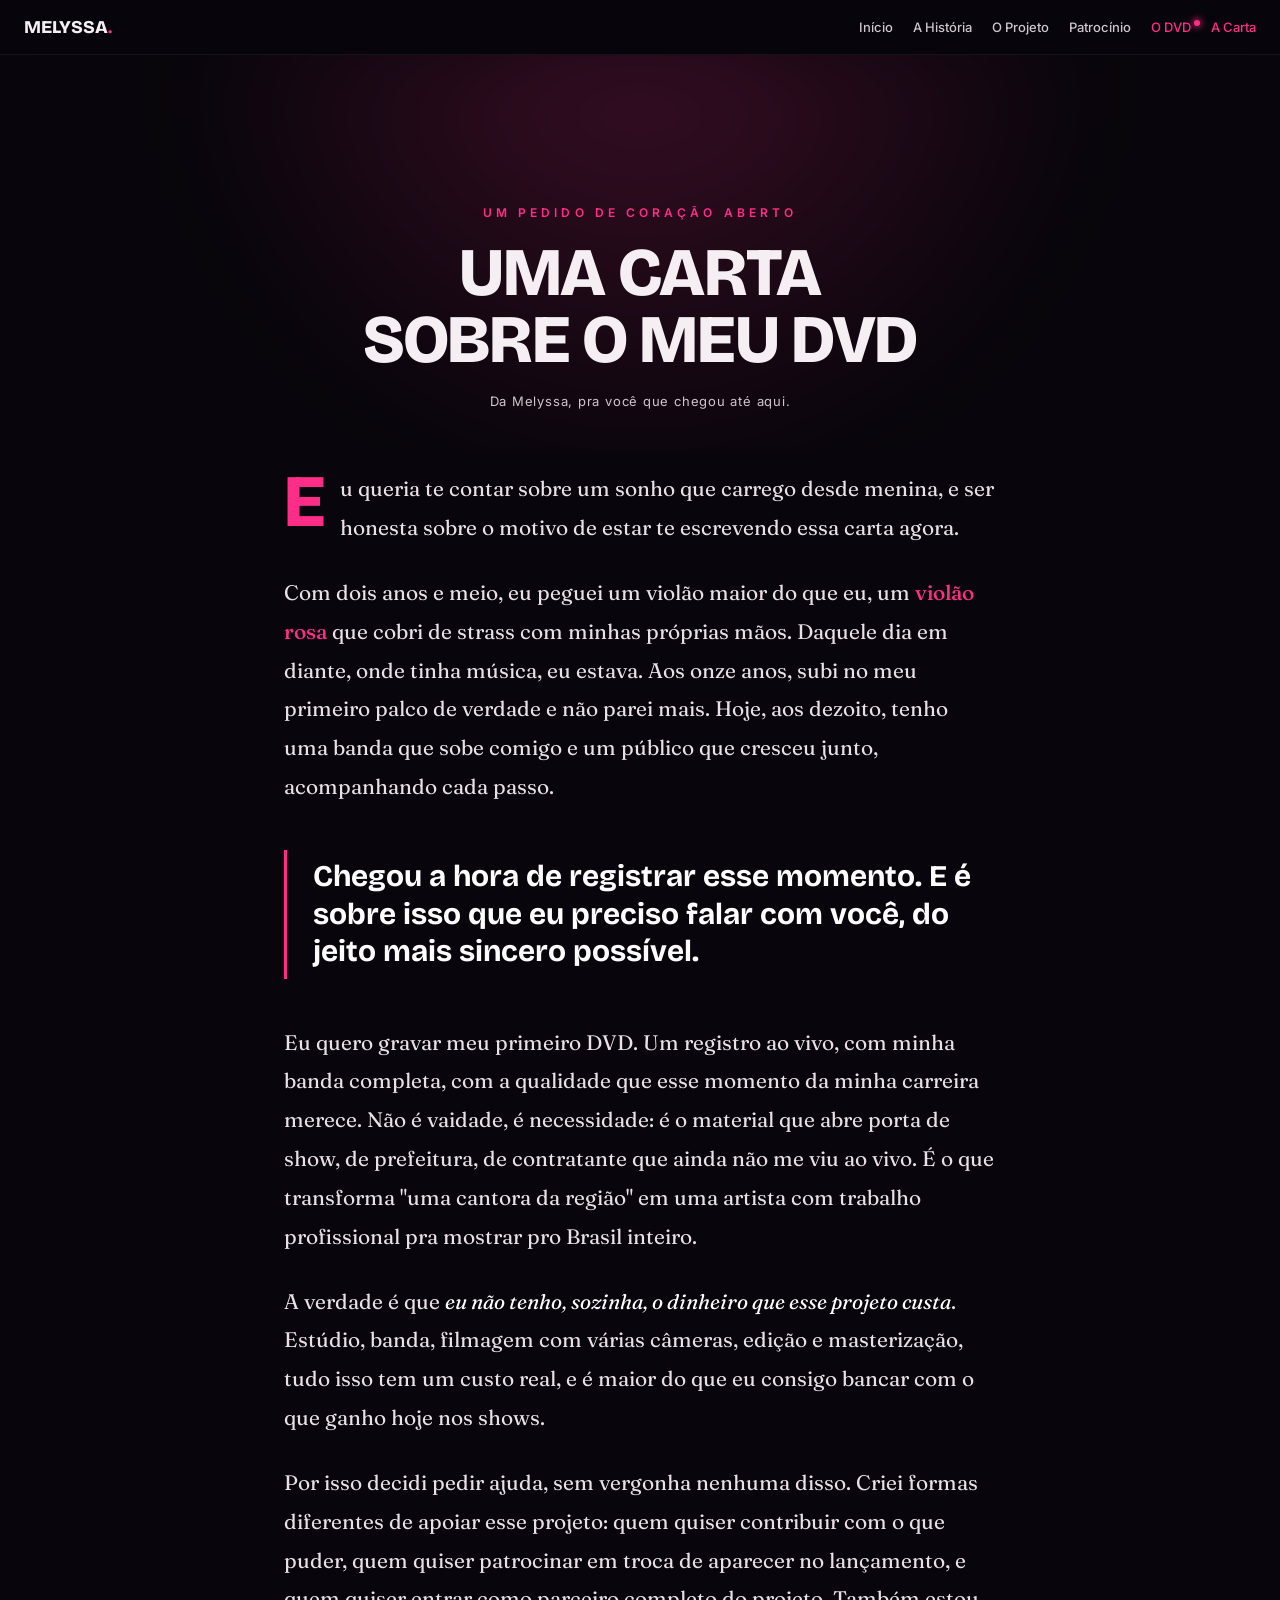
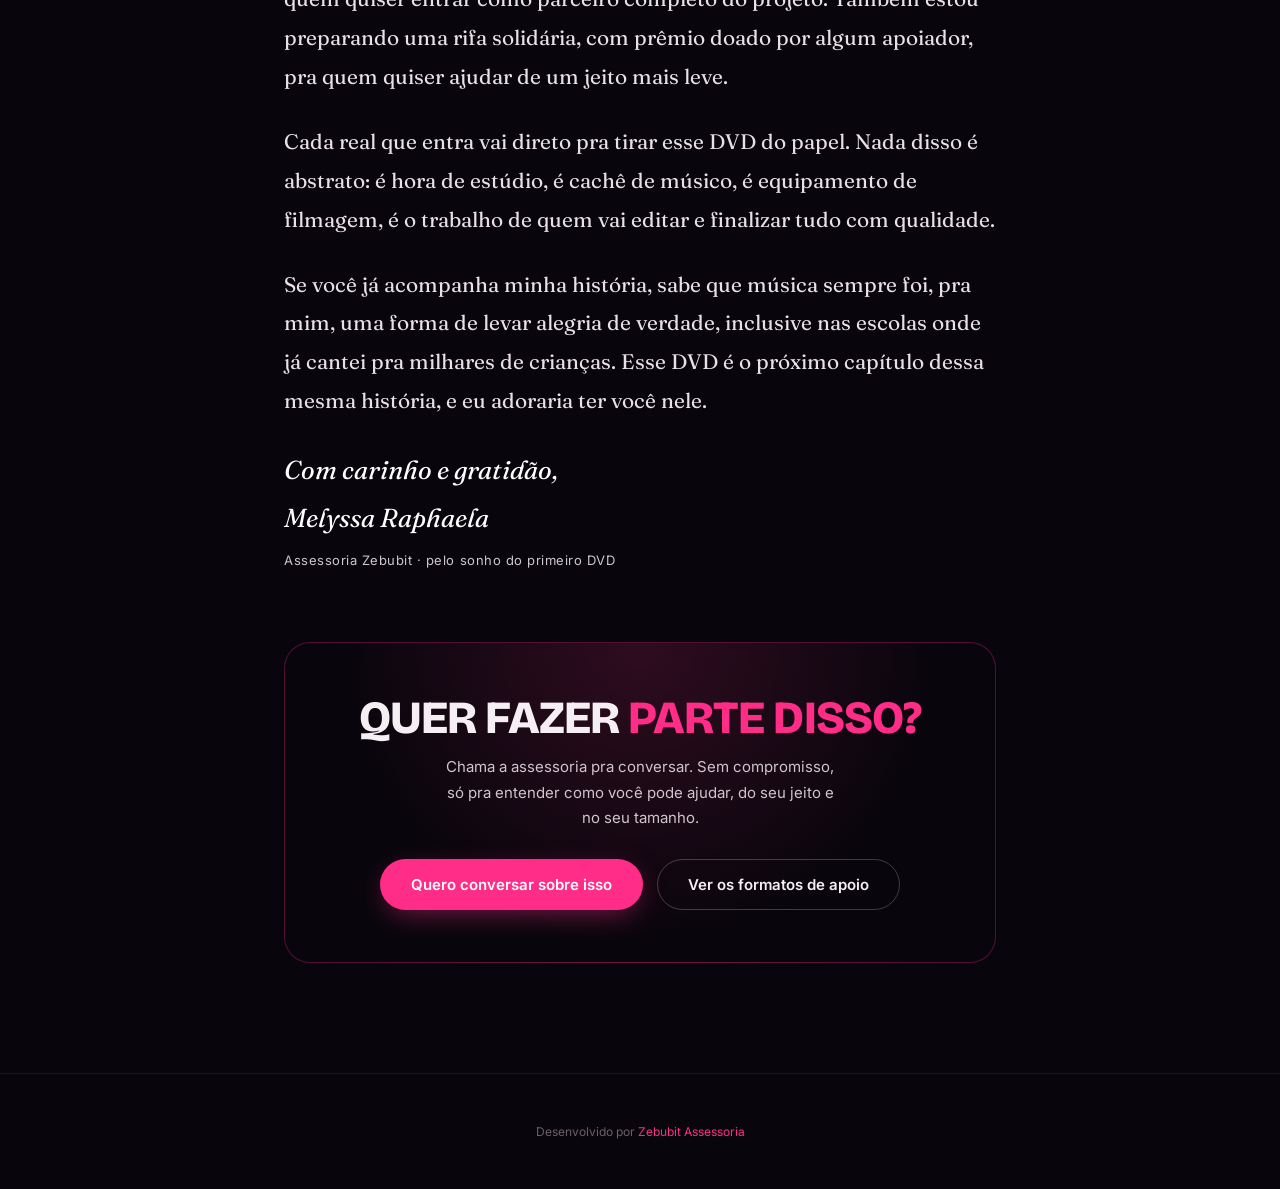
==== carta-dvd.html @ 0f007c1a "Adiciona campanha do DVD (patrocínio, contribuição via Pix, carta) e destaque no nav Novas páginas d" ====
<!doctype html>
<html lang="pt-BR">
<head>
<meta charset="utf-8">
<meta name="viewport" content="width=device-width, initial-scale=1, viewport-fit=cover">
<title>Uma carta sobre o DVD · Melyssa Raphaela</title>
<meta name="description" content="Melyssa Raphaela escreve sobre o sonho de gravar seu primeiro DVD e o convite pra quem quiser fazer parte disso.">
<link rel="preconnect" href="https://fonts.googleapis.com">
<link rel="preconnect" href="https://fonts.gstatic.com" crossorigin>
<link href="https://fonts.googleapis.com/css2?family=Bricolage+Grotesque:opsz,wght@12..96,600;12..96,700;12..96,800&family=Fraunces:ital,opsz,wght@0,9..144,400;0,9..144,500;1,9..144,400&family=Inter:wght@400;500;600&display=swap" rel="stylesheet">
<link rel="stylesheet" href="premium.css">
<style>
:root{--bg:#08060c;--bg2:#0d0a14;--ink:#f5eef3;--muted:#cfc5cd;--magenta:#ff2d87;--glow:rgba(255,45,135,.55);--maxw:760px}
*{margin:0;padding:0;box-sizing:border-box}
body{background:var(--bg);color:var(--ink);font-family:'Inter',system-ui,sans-serif;-webkit-font-smoothing:antialiased;overflow-x:hidden}
.wrap{max-width:var(--maxw);margin:0 auto;padding:0 24px}
a{color:inherit;text-decoration:none}
.display{font-family:'Bricolage Grotesque',sans-serif;font-weight:800;line-height:.98;letter-spacing:-.02em}

nav{position:fixed;top:0;left:0;right:0;z-index:100;display:flex;align-items:center;justify-content:space-between;padding:16px 24px;background:rgba(8,6,12,.6);backdrop-filter:blur(14px);border-bottom:1px solid rgba(255,255,255,.06)}
nav .logo{font-family:'Bricolage Grotesque';font-weight:800;font-size:18px}nav .logo b{color:var(--magenta)}
nav .nlinks{display:flex;gap:20px;font-size:13px;font-weight:500;color:var(--muted)}
nav .nlinks a{transition:.25s}nav .nlinks a:hover,nav .nlinks a.on{color:var(--magenta)}nav .nlinks a.hot{color:var(--magenta);position:relative}nav .nlinks a.hot::after{content:"";position:absolute;right:-9px;top:1px;width:6px;height:6px;border-radius:50%;background:var(--magenta);box-shadow:0 0 6px 2px rgba(255,45,135,.6);animation:navDot 1.4s ease-in-out infinite}@keyframes navDot{0%,100%{opacity:1;transform:scale(1)}50%{opacity:.35;transform:scale(.55)}}@media(prefers-reduced-motion:reduce){nav .nlinks a.hot::after{animation:none}}
@media(max-width:680px){nav{flex-wrap:wrap;padding:12px 16px}nav .nlinks{width:100%;justify-content:center;gap:8px 14px;font-size:12px;flex-wrap:wrap;margin-top:8px}}

.chead{position:relative;padding:150px 0 40px;text-align:center;overflow:hidden}
.chead .glow{position:absolute;left:50%;top:-8%;width:90vw;height:60vh;transform:translateX(-50%);background:radial-gradient(circle at 50% 0,var(--glow),transparent 60%);opacity:.4;filter:blur(55px);z-index:0}
.chead .eyebrow{position:relative;z-index:1;font-size:12px;letter-spacing:.34em;text-transform:uppercase;color:var(--magenta);font-weight:600;margin-bottom:20px}
.chead h1{position:relative;z-index:1;font-size:clamp(34px,6.5vw,68px);text-transform:uppercase}
.chead .date{position:relative;z-index:1;margin-top:20px;font-size:13px;letter-spacing:.06em;color:var(--muted)}

.letter{padding:20px 0 40px;position:relative;z-index:1}
.letter .paper{font-family:'Fraunces',Georgia,serif;font-size:clamp(18px,2.3vw,21px);line-height:1.85;color:#e9dfe6}
.letter .paper p{margin-bottom:26px}
.letter .paper p.lead::first-letter{float:left;font-family:'Bricolage Grotesque';font-weight:800;font-size:74px;line-height:.72;padding:6px 14px 0 0;color:var(--magenta)}
.letter .paper .em{color:#fff;font-style:italic}
.letter .paper .mag{color:var(--magenta);font-weight:500;font-style:normal}
.letter .pull{margin:44px 0;padding:8px 0 8px 26px;border-left:3px solid var(--magenta);font-family:'Bricolage Grotesque';font-weight:700;font-size:clamp(22px,3.4vw,30px);line-height:1.25;color:#fff;text-transform:none}

.shot{position:relative;margin:40px 0;border-radius:18px;overflow:hidden;box-shadow:0 30px 80px -34px rgba(0,0,0,.85);border:1px solid rgba(255,45,135,.22)}
.shot img{width:100%;display:block}
.shot .cap{position:absolute;left:0;right:0;bottom:0;padding:16px 18px;font-family:'Inter',sans-serif;font-size:13px;color:#f3e6ee;background:linear-gradient(transparent,rgba(8,6,12,.9))}

.sign{margin-top:14px;font-family:'Fraunces',serif}
.sign .by{font-size:clamp(20px,3vw,26px);color:#fff;font-style:italic}
.sign .role{font-family:'Inter',sans-serif;font-size:13px;color:var(--muted);margin-top:6px;letter-spacing:.04em}

.ccta{padding:30px 0 110px;text-align:center}
.ccta .box{padding:52px 30px;border-radius:26px;background:radial-gradient(circle at 50% 0,rgba(255,45,135,.16),transparent 65%);border:1px solid rgba(255,45,135,.3)}
.ccta h2{font-size:clamp(26px,4.4vw,46px);text-transform:uppercase;margin-bottom:14px}
.ccta h2 span{color:var(--magenta)}
.ccta p{color:var(--muted);max-width:44ch;margin:0 auto 28px;line-height:1.7;font-size:15px}
.ccta .row{display:flex;gap:14px;justify-content:center;flex-wrap:wrap}
.btn{display:inline-flex;align-items:center;gap:9px;padding:15px 30px;border-radius:100px;font-weight:600;font-size:15px;cursor:pointer;transition:transform .2s,box-shadow .3s,border-color .3s,color .3s;border:1px solid transparent}
.btn-pri{background:var(--magenta);color:#fff;box-shadow:0 8px 30px -8px var(--glow)}.btn-pri:hover{transform:translateY(-2px);box-shadow:0 14px 44px -8px var(--glow)}
.btn-gho{border-color:rgba(255,255,255,.22);color:var(--ink)}.btn-gho:hover{border-color:var(--magenta);color:var(--magenta)}

footer{padding:50px 0;border-top:1px solid rgba(255,255,255,.07);text-align:center;position:relative;z-index:1}
footer .copy{font-size:12px;color:#6b5f6a}footer .copy a{color:var(--magenta)}

.reveal{opacity:0;transform:translateY(30px);transition:opacity .9s cubic-bezier(.2,.7,.2,1),transform .9s cubic-bezier(.2,.7,.2,1)}
.reveal.in{opacity:1;transform:none}

#notes{position:fixed;inset:0;z-index:0;pointer-events:none;overflow:hidden}
#notes .note{position:absolute;top:-8%;color:var(--magenta);opacity:0;font-size:22px;will-change:transform,opacity;animation:fall linear infinite;text-shadow:0 0 12px rgba(255,45,135,.5)}
@keyframes fall{0%{transform:translateY(0) rotate(0deg);opacity:0}12%{opacity:.32}88%{opacity:.32}100%{transform:translateY(108vh) rotate(320deg);opacity:0}}
.chead,.letter,.ccta,nav,footer{position:relative;z-index:1}
@media(prefers-reduced-motion:reduce){#notes{display:none}}
@media print{
  nav,#notes,.ccta .row{display:none!important}
  body{background:#08060c!important;-webkit-print-color-adjust:exact;print-color-adjust:exact}
  .reveal{opacity:1!important;transform:none!important}
  .chead{padding-top:40px}
}
</style>
</head>
<body>

<div id="notes" aria-hidden="true"></div>

<nav>
  <a class="logo" href="index.html">MELYSSA<b>.</b></a>
  <div class="nlinks">
    <a href="index.html">Início</a>
    <a href="historia.html">A História</a>
    <a href="projeto.html">O Projeto</a>
    <a href="patrocinio.html">Patrocínio</a>
    <a href="dvd.html" class="hot">O DVD</a>
    <a href="carta-dvd.html" class="on">A Carta</a>
  </div>
</nav>

<header class="chead">
  <div class="glow"></div>
  <div class="eyebrow">Um pedido de coração aberto</div>
  <h1 class="display">Uma carta<br>sobre o meu DVD</h1>
  <div class="date">Da Melyssa, pra você que chegou até aqui.</div>
</header>

<section class="letter">
  <div class="wrap paper">

    <p class="lead reveal">Eu queria te contar sobre um sonho que carrego desde menina, e ser honesta sobre o motivo de estar te escrevendo essa carta agora.</p>

    <p class="reveal">Com dois anos e meio, eu peguei um violão maior do que eu, um <span class="mag">violão rosa</span> que cobri de strass com minhas próprias mãos. Daquele dia em diante, onde tinha música, eu estava. Aos onze anos, subi no meu primeiro palco de verdade e não parei mais. Hoje, aos dezoito, tenho uma banda que sobe comigo e um público que cresceu junto, acompanhando cada passo.</p>

    <div class="pull reveal">Chegou a hora de registrar esse momento. E é sobre isso que eu preciso falar com você, do jeito mais sincero possível.</div>

    <p class="reveal">Eu quero gravar meu primeiro DVD. Um registro ao vivo, com minha banda completa, com a qualidade que esse momento da minha carreira merece. Não é vaidade, é necessidade: é o material que abre porta de show, de prefeitura, de contratante que ainda não me viu ao vivo. É o que transforma "uma cantora da região" em uma artista com trabalho profissional pra mostrar pro Brasil inteiro.</p>

    <p class="reveal">A verdade é que <span class="em">eu não tenho, sozinha, o dinheiro que esse projeto custa</span>. Estúdio, banda, filmagem com várias câmeras, edição e masterização, tudo isso tem um custo real, e é maior do que eu consigo bancar com o que ganho hoje nos shows.</p>

    <p class="reveal">Por isso decidi pedir ajuda, sem vergonha nenhuma disso. Criei formas diferentes de apoiar esse projeto: quem quiser contribuir com o que puder, quem quiser patrocinar em troca de aparecer no lançamento, e quem quiser entrar como parceiro completo do projeto. Também estou preparando uma rifa solidária, com prêmio doado por algum apoiador, pra quem quiser ajudar de um jeito mais leve.</p>

    <p class="reveal">Cada real que entra vai direto pra tirar esse DVD do papel. Nada disso é abstrato: é hora de estúdio, é cachê de músico, é equipamento de filmagem, é o trabalho de quem vai editar e finalizar tudo com qualidade.</p>

    <p class="reveal">Se você já acompanha minha história, sabe que música sempre foi, pra mim, uma forma de levar alegria de verdade, inclusive nas escolas onde já cantei pra milhares de crianças. Esse DVD é o próximo capítulo dessa mesma história, e eu adoraria ter você nele.</p>

    <div class="sign reveal">
      <div class="by">Com carinho e gratidão,</div>
      <div class="by">Melyssa Raphaela</div>
      <div class="role">Assessoria Zebubit · pelo sonho do primeiro DVD</div>
    </div>

  </div>
</section>

<section class="ccta">
  <div class="wrap">
    <div class="box reveal">
      <h2 class="display">Quer fazer <span>parte disso?</span></h2>
      <p>Chama a assessoria pra conversar. Sem compromisso, só pra entender como você pode ajudar, do seu jeito e no seu tamanho.</p>
      <div class="row">
        <a class="btn btn-pri" href="https://wa.me/5534988534849?text=Ol%C3%A1!%20Li%20a%20carta%20da%20Melyssa%20Raphaela%20sobre%20o%20DVD%20e%20me%20tocou.%20Quero%20entender%20como%20posso%20ajudar." target="_blank" rel="noopener">Quero conversar sobre isso</a>
        <a class="btn btn-gho" href="dvd.html">Ver os formatos de apoio</a>
      </div>
    </div>
  </div>
</section>

<footer>
  <div class="wrap copy">Desenvolvido por <a href="https://zebubit.com.br" target="_blank" rel="noopener">Zebubit Assessoria</a></div>
</footer>

<script>
const io=new IntersectionObserver((es)=>{es.forEach(e=>{if(e.isIntersecting){e.target.classList.add('in');io.unobserve(e.target)}})},{threshold:.14});
document.querySelectorAll('.reveal').forEach(el=>io.observe(el));

(function(){
  if(matchMedia('(prefers-reduced-motion:reduce)').matches) return;
  var box=document.getElementById('notes'); if(!box) return;
  var glyphs=['♪','♫','♩','♬'], N=window.innerWidth<680?11:20;
  for(var i=0;i<N;i++){
    var s=document.createElement('span'); s.className='note'; s.textContent=glyphs[i%glyphs.length];
    s.style.left=(Math.random()*100)+'%';
    s.style.fontSize=(16+Math.random()*18)+'px';
    s.style.animationDuration=(9+Math.random()*9)+'s';
    s.style.animationDelay=(-Math.random()*14)+'s';
    s.style.opacity=1; box.appendChild(s);
  }
})();
</script>
</body>
</html>
---- premium.css ----
/* ==========================================================================
   MELYSSA · camada PREMIUM (compartilhada entre as páginas)
   Regra de ouro: efeito pesado só no desktop. Mobile fica limpo e rápido.
   Tudo respeita prefers-reduced-motion.
   ========================================================================== */

/* barra de progresso de scroll (fina, magenta) */
#progress{position:fixed;top:0;left:0;height:3px;width:0;z-index:300;
  background:linear-gradient(90deg,var(--magenta,#ff2d87),var(--magenta-deep,#c2126b));
  box-shadow:0 0 12px var(--glow,rgba(255,45,135,.55));transition:width .1s linear}

/* grão de filme sutil por cima de tudo (dá textura de "capa de álbum") */
#grain{position:fixed;inset:0;z-index:280;pointer-events:none;opacity:.05;mix-blend-mode:overlay;
  background-image:url("data:image/svg+xml,%3Csvg xmlns='http://www.w3.org/2000/svg' width='120' height='120'%3E%3Cfilter id='n'%3E%3CfeTurbulence type='fractalNoise' baseFrequency='0.9' numOctaves='2' stitchTiles='stitch'/%3E%3C/filter%3E%3Crect width='120' height='120' filter='url(%23n)'/%3E%3C/svg%3E")}

/* botões magnéticos (o JS move via --mx/--my; só ativa no desktop) */
.btn{--mx:0px;--my:0px}
@media(min-width:1024px) and (pointer:fine){
  .magnetic{transform:translate(var(--mx),var(--my));transition:transform .18s cubic-bezier(.2,.7,.2,1)}
}

/* contadores de estatística (projeto) */
.stats{display:grid;grid-template-columns:repeat(3,1fr);gap:24px;margin:56px auto 0;max-width:820px}
@media(max-width:680px){.stats{grid-template-columns:1fr;gap:16px;max-width:360px}}
.stat{text-align:center;padding:30px 18px;border-radius:20px;
  background:linear-gradient(180deg,rgba(255,45,135,.06),transparent);border:1px solid rgba(255,45,135,.18)}
.stat .n{font-family:'Bricolage Grotesque',sans-serif;font-weight:800;font-size:clamp(40px,6vw,64px);
  color:var(--magenta,#ff2d87);line-height:1;letter-spacing:-.02em}
.stat .l{margin-top:12px;font-size:14px;color:var(--muted,#b9a9b8);letter-spacing:.02em}

/* stagger de entrada do hero (linhas do nome) */
@media(min-width:1024px){
  .hero h1 .l1,.hero h1 .l2{display:inline-block;opacity:0;transform:translateY(40px);
    animation:heroIn .9s cubic-bezier(.2,.7,.2,1) forwards}
  .hero h1 .l2{animation-delay:.12s}
  body.loaded .hero-eyebrow{opacity:0;animation:fadeUp .8s ease .1s forwards}
  body.loaded .hero .tag{opacity:0;animation:fadeUp .8s ease .35s forwards}
  body.loaded .hero .cta{opacity:0;animation:fadeUp .8s ease .5s forwards}
}
@keyframes heroIn{to{opacity:1;transform:none}}
@keyframes fadeUp{from{opacity:0;transform:translateY(20px)}to{opacity:1;transform:none}}

/* capítulos "sticky" na história (storytelling premium) — só desktop */
@media(min-width:1024px){
  .chapter .c-media{position:sticky;top:14vh}
}

/* foco visível premium (acessibilidade) */
a:focus-visible,.btn:focus-visible,button:focus-visible{outline:2px solid var(--magenta,#ff2d87);outline-offset:3px}

/* quem pediu menos movimento, recebe menos movimento */
@media(prefers-reduced-motion:reduce){
  *{animation:none !important;transition:none !important}
  .magnetic{transform:none !important}
  #grain{display:none}
  .chapter .c-media{position:static}
}
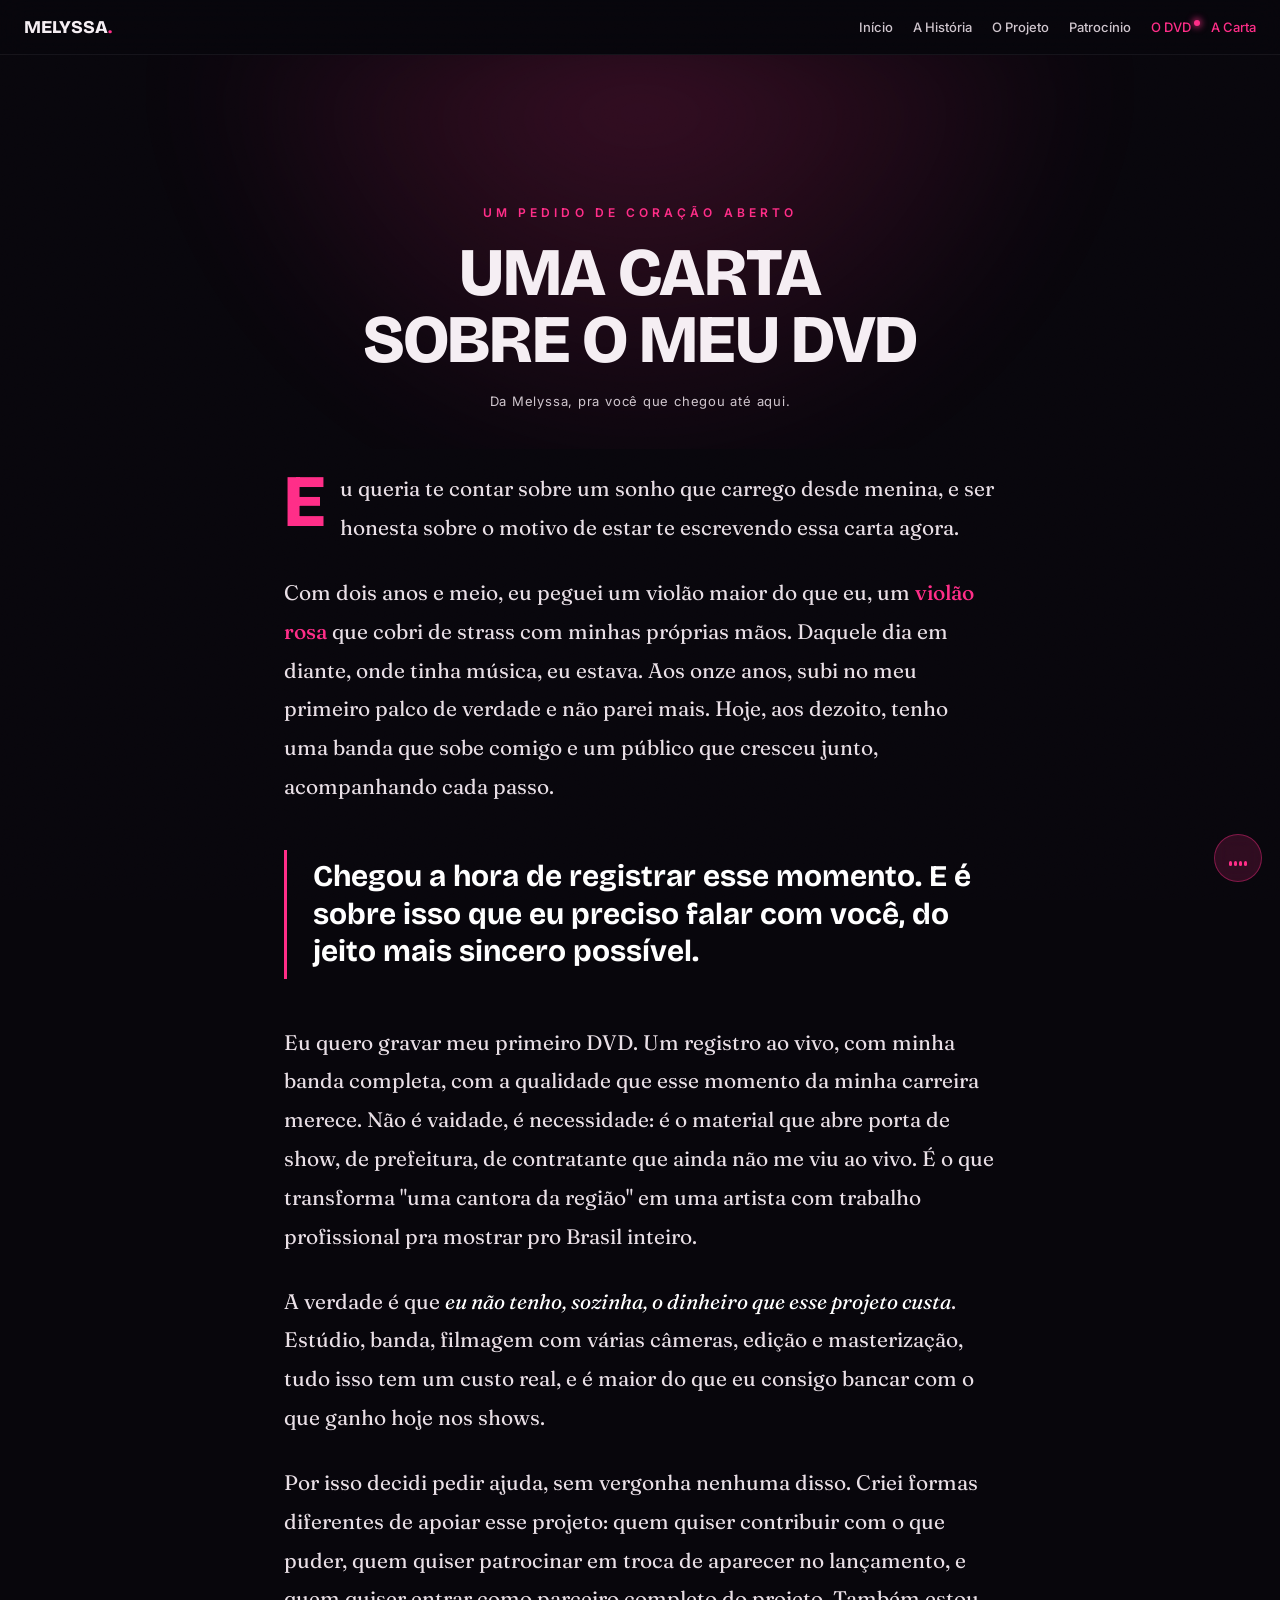
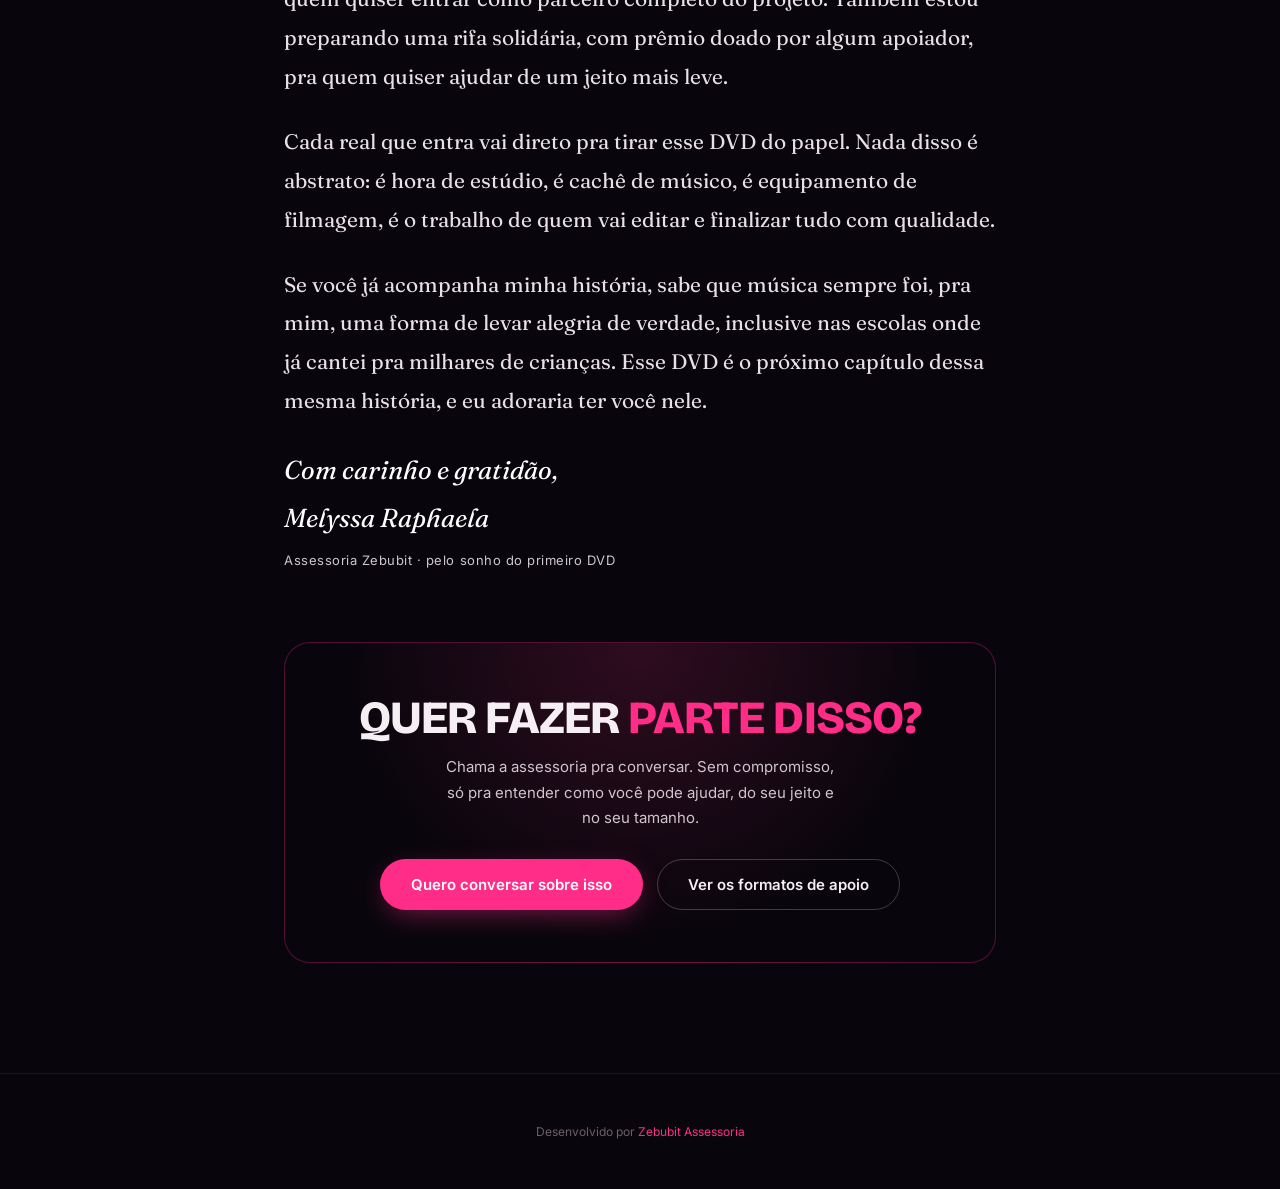
==== commit 0cf08166: "Ajusta meta pra R$ 40 mil, orçamento e adiciona player de música às páginas do DVD Meta honesta (R$ " ====
--- a/carta-dvd.html
+++ b/carta-dvd.html
@@ -67,11 +67,19 @@
 .chead,.letter,.ccta,nav,footer{position:relative;z-index:1}
 @media(prefers-reduced-motion:reduce){#notes{display:none}}
 @media print{
-  nav,#notes,.ccta .row{display:none!important}
+  nav,#music,#notes,.ccta .row{display:none!important}
   body{background:#08060c!important;-webkit-print-color-adjust:exact;print-color-adjust:exact}
   .reveal{opacity:1!important;transform:none!important}
   .chead{padding-top:40px}
 }
+
+#music{position:fixed;right:18px;bottom:18px;z-index:90;width:48px;height:48px;border-radius:50%;background:rgba(255,45,135,.16);border:1px solid rgba(255,45,135,.4);backdrop-filter:blur(8px);display:grid;place-items:center;cursor:pointer;transition:.25s}
+#music:hover{background:rgba(255,45,135,.3)}
+#music .bars{display:flex;gap:2.5px;align-items:flex-end;height:16px}
+#music .bars i{width:2.5px;background:var(--magenta);height:5px;border-radius:2px}
+#music.playing .bars i{animation:eq .9s ease-in-out infinite}
+#music.playing .bars i:nth-child(2){animation-delay:.2s}#music.playing .bars i:nth-child(3){animation-delay:.4s}#music.playing .bars i:nth-child(4){animation-delay:.1s}
+@keyframes eq{0%,100%{height:4px}50%{height:16px}}
 </style>
 </head>
 <body>
@@ -160,5 +168,9 @@
   }
 })();
 </script>
+<div id="music" title="Tocar música" role="button" tabindex="0" aria-label="Tocar ou pausar a música"><div class="bars"><i></i><i></i><i></i><i></i></div></div>
+<audio id="audio" src="assets/musica.mp3" loop preload="none"></audio>
+<script src="premium.js"></script>
+<script src="player.js"></script>
 </body>
 </html>
